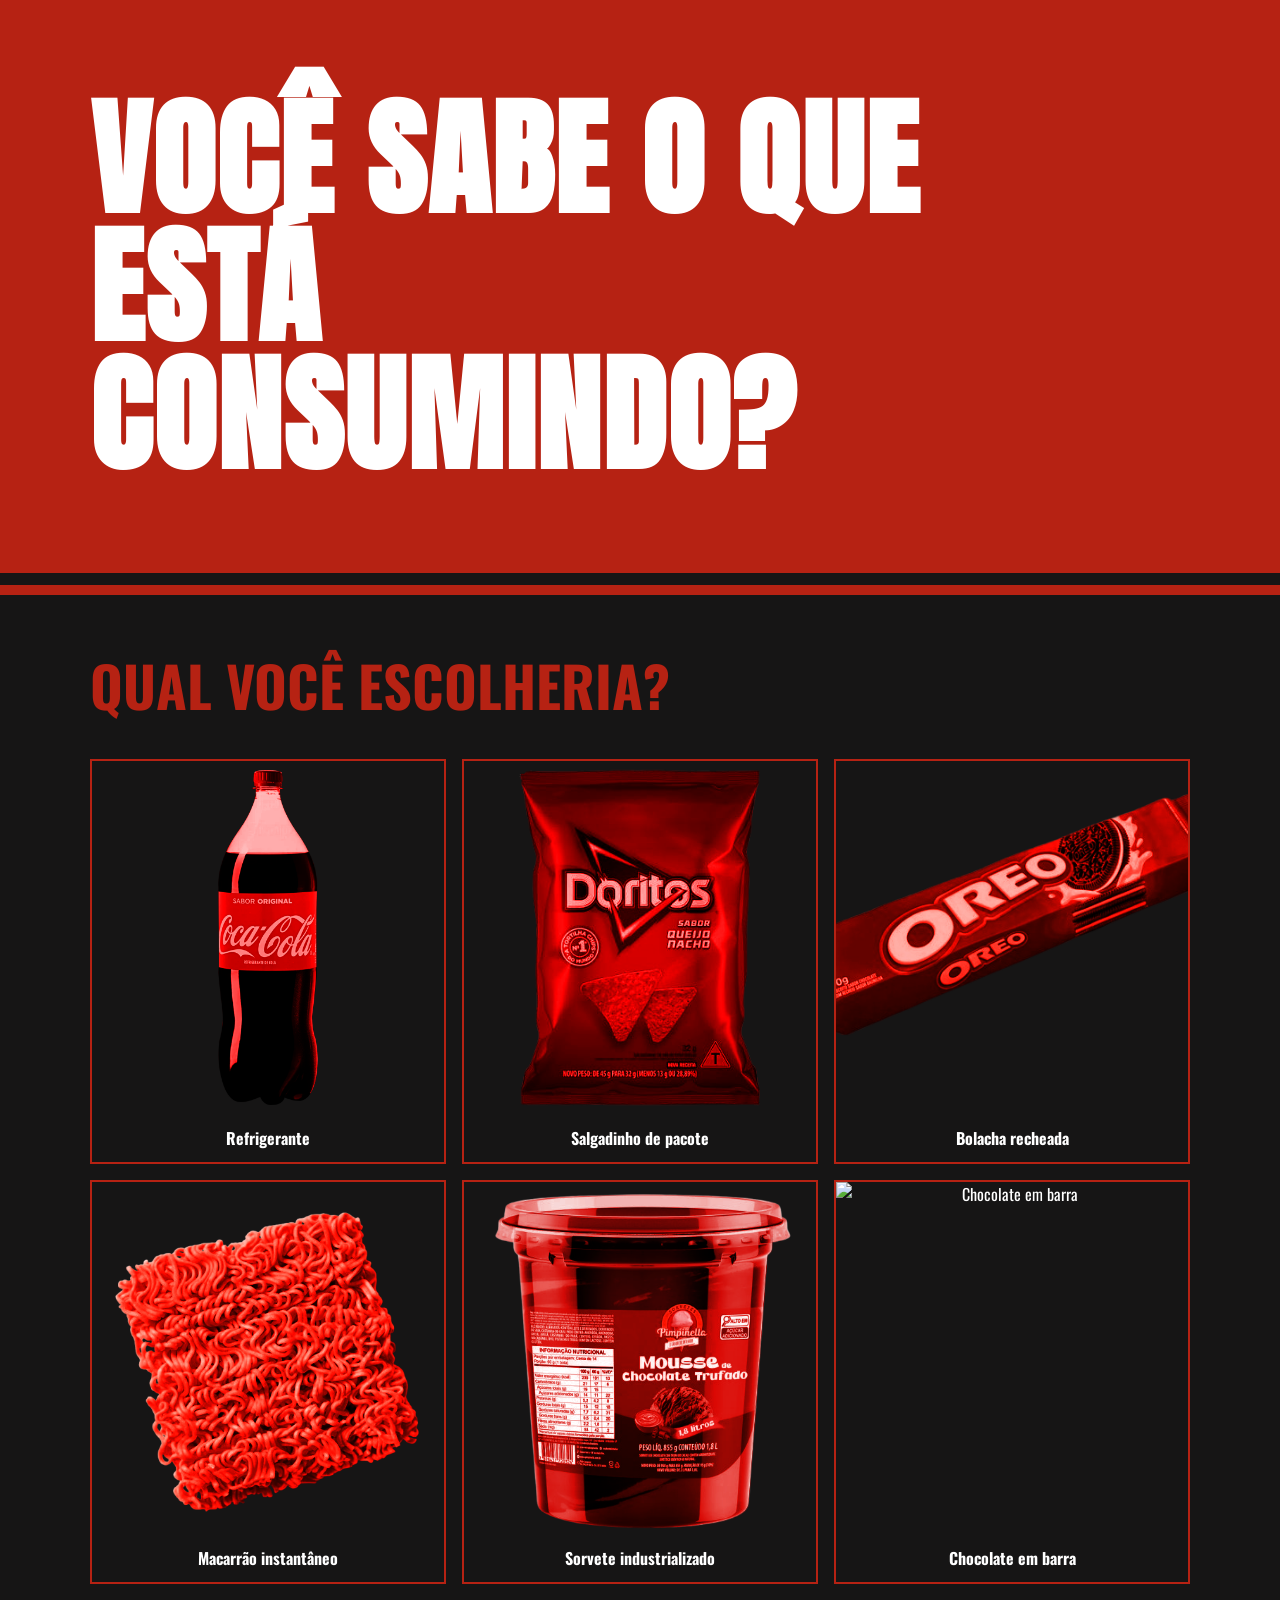
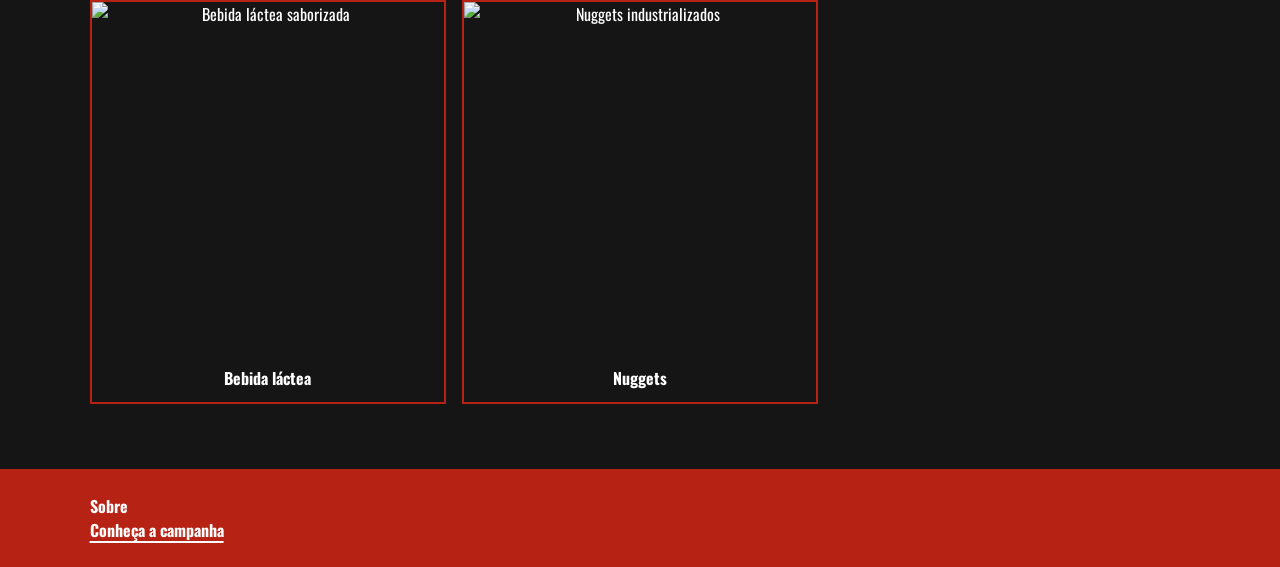
==== index.html @ e50e44d9 "Add files via upload" ====
<!DOCTYPE html>
<html lang="pt-br">
<head>
    <meta charset="UTF-8">
    <meta name="viewport" content="width=device-width, initial-scale=1.0">
    <script type="text/javascript" src="js/scripts.js"> </script>
    <link rel="stylesheet" type="text/css" href="css/interativo.css">
    <link rel="stylesheet" type="text/css" href="css/styles.css">
    <title>Escolha Consciente</title>
</head>
<body>

    <!-- PRINCIPAL -->
    <main>
        <!-- INÍCIO -->
        <section id="inicio" class="inicio">
            <h1>
                Você sabe o que está consumindo?
            </h1>
        </section>


        
<!-- PARTE INTERATIVA -->
<section id="interacao" class="interacao">

    <h2>QUAL VOCÊ ESCOLHERIA?</h2>


    <div class="produtos">

        <!-- REFRIGERANTE -->
        <button class="produto" type="button"
            data-alimento="refrigerante">
            <img
                src="img/koka bermela.png"
                alt="Refrigerante"
            >
            <span>Refrigerante</span>
        </button>

        <!-- SALGAdINHO -->
        <button class="produto" type="button"
            data-alimento="salgadinho">
            <img
                src="img/doritu bermelo.png"
                alt="Salgadinho de pacote"
            >
            <span>Salgadinho de pacote</span>
        </button>

        <!-- BISCOITO RECHEADO -->
        <button class="produto" type="button"
            data-alimento="biscoito">
            <img
                src="img/oreo bermelo.png"
                alt="Bolacha recheada"
            >
            <span>Bolacha recheada</span>
        </button>

        <!-- MACARRÃO INSTANTÂNEO -->
        <button class="produto" type="button"
            data-alimento="macarrao">
            <img
                src="img/mojo bermelo.png"
                alt="Macarrão instantâneo"
            >
            <span>Macarrão instantâneo</span>
        </button>

        <!-- SORVETE INDUSTRIALIZADO -->
        <button class="produto" type="button"
            data-alimento="sorvete">
            <img
                src="img/corbet bermelo.png"
                alt="Sorvete industrializado"
            >
            <span>Sorvete industrializado</span>
        </button>

<!-- CHOCOLATE EM BARRA -->
<button class="produto" type="button"
    data-alimento="chocolate">
    <img
        src="img/chocolate.png"
        alt="Chocolate em barra"
    >
    <span>Chocolate em barra</span>
</button>

<!-- BEBIDA LÁCTEA -->
<button class="produto" type="button"
    data-alimento="bebida">
    <img
        src="img/bebida.png"
        alt="Bebida láctea saborizada"
    >
    <span>Bebida láctea</span>
</button>

<!-- NUGGETS -->
<button class="produto" type="button"
    data-alimento="nuggets">
    <img
        src="img/nuggets.png"
        alt="Nuggets industrializados"
    >
    <span>Nuggets</span>
</button>

    </div>

</section>



<!-- ÁREA DE INFORMAÇÕES DOS ALIMENTOS -->
<section id="informacoes" class="informacoes" hidden>

    <button id="fecharInfo" type="button">
        ✕ Fechar
    </button>

    <article class="texto-alimento" data-info="refrigerante" hidden>
        <h2>Refrigerante</h2>

        <p>
            Refrigerantes são bebidas ultraprocessadas que podem fornecer
            grandes quantidades de açúcar e muitas calorias, sem oferecer
            quantidades significativas de nutrientes importantes para o organismo, como fibras, vitaminas e minerais.
            O consumo frequente de bebidas açucaradas pode contribuir
            para o ganho de peso e aumentar riscos de doenças crônicas como a diabetes tipo 2.
        </p>


        <h3>Fontes da pesquisa</h3>
        <ul>
            <li>
                <a href="https://www.gov.br/inca/pt-br/assuntos/causas-e-prevencao-do-cancer/alimentacao/alimentos-e-bebidas-ultraprocessados" target="_blank" rel="noopener noreferrer">
                    INCA — Alimentos e bebidas ultraprocessados
                </a>
            </li>
            <li>
                <a href="https://www.gov.br/inca/pt-br/assuntos/causas-e-prevencao-do-cancer/dicas/alimentacao/como-identificar-o-acucar-escondido-nos-alimentos" target="_blank" rel="noopener noreferrer">
                    INCA — Como identificar o açúcar escondido
                </a>
            </li>
            <li>
                <a href="https://www.gov.br/secretariageral/pt-br/consea/acervo-consea/publicacoes/alimentacao-adequada-e-saudavel/guia-alimentar-para-a-populacao-brasileira-2014.pdf" target="_blank" rel="noopener noreferrer">
                    Ministério da Saúde — Guia Alimentar
                </a>
            </li>
        </ul>
    </article>


    <article class="texto-alimento" data-info="salgadinho" hidden>
        <h2>Salgadinho de pacote</h2>

        <p>
            Salgadinhos de pacote são exemplos de alimentos ultraprocessados.
            Sua composição pode incluir farinha ou amido, óleos, sal,
            aromatizantes e outros aditivos. Dependendo do produto,
            podem apresentar quantidades elevadas de sódio e gorduras.
        </p>

        <p>
            O consumo frequente de ultraprocessados pode prejudicar
            a qualidade da alimentação, especialmente quando esses
            produtos substituem refeições e alimentos in natura.
            Embalagens coloridas e imagens atraentes destacam o sabor,
            mas não mostram toda a composição do alimento.
        </p>

        <h3>Fontes da pesquisa</h3>
        <ul>
            <li>
                <a href="https://www.gov.br/secretariageral/pt-br/consea/acervo-consea/publicacoes/alimentacao-adequada-e-saudavel/guia-alimentar-para-a-populacao-brasileira-2014.pdf" target="_blank" rel="noopener noreferrer">
                    Ministério da Saúde — Guia Alimentar
                </a>
            </li>
            <li>
                <a href="https://www.gov.br/inca/pt-br/assuntos/causas-e-prevencao-do-cancer/alimentacao/alimentos-e-bebidas-ultraprocessados" target="_blank" rel="noopener noreferrer">
                    INCA — Alimentos ultraprocessados e saúde
                </a>
            </li>
            <li>
                <a href="https://linhasdecuidado.saude.gov.br/portal/obesidade-no-adulto/sou-paciente/processamento-alimentos-profissional/" target="_blank" rel="noopener noreferrer">
                    Ministério da Saúde — Classificação dos alimentos
                </a>
            </li>
        </ul>
    </article>


    <article class="texto-alimento" data-info="biscoito" hidden>
        <h2>Biscoito recheado</h2>

        <p>
            Biscoitos recheados costumam combinar açúcar, gorduras,
            farinha refinada e ingredientes industriais, como aromatizantes
            e emulsificantes. A composição varia conforme a marca,
            mas esses produtos são classificados como ultraprocessados.
        </p>

        <p>
            O consumo frequente de alimentos ultraprocessados pode
            contribuir para uma alimentação desequilibrada. Recheios,
            cores, imagens ampliadas e frases que destacam o sabor
            tornam o produto visualmente atraente, mas não revelam
            todos os seus ingredientes nem suas quantidades.
        </p>

        <h3>Fontes da pesquisa</h3>
        <ul>
            <li>
                <a href="https://www.gov.br/secretariageral/pt-br/consea/acervo-consea/publicacoes/alimentacao-adequada-e-saudavel/guia-alimentar-para-a-populacao-brasileira-2014.pdf" target="_blank" rel="noopener noreferrer">
                    Ministério da Saúde — Guia Alimentar
                </a>
            </li>
            <li>
                <a href="https://www.gov.br/inca/pt-br/assuntos/causas-e-prevencao-do-cancer/dicas/alimentacao/como-identificar-o-acucar-escondido-nos-alimentos" target="_blank" rel="noopener noreferrer">
                    INCA — Como identificar o açúcar escondido
                </a>
            </li>
            <li>
                <a href="https://www.gov.br/inca/pt-br/assuntos/causas-e-prevencao-do-cancer/dicas/alimentacao/atencao-para-os-rotulos-de-alimentos-industrializados" target="_blank" rel="noopener noreferrer">
                    INCA — Atenção aos rótulos
                </a>
            </li>
        </ul>
    </article>


    <article class="texto-alimento" data-info="macarrao" hidden>
        <h2>Macarrão instantâneo</h2>

        <p>
            O macarrão instantâneo é um alimento ultraprocessado.
            Além da massa, o produto pode incluir gorduras, sal e
            ingredientes industriais. O tempero merece atenção porque
            pode contribuir bastante para a quantidade de sódio da refeição.
        </p>

        <p>
            O consumo excessivo de sódio pode aumentar a pressão arterial
            e o risco de doenças cardiovasculares. A quantidade varia
            conforme a marca e a versão. A praticidade do preparo não
            substitui a importância de conferir a tabela nutricional
            e a lista de ingredientes.
        </p>

        <h3>Fontes da pesquisa</h3>
        <ul>
            <li>
                <a href="https://www.gov.br/secretariageral/pt-br/consea/acervo-consea/publicacoes/alimentacao-adequada-e-saudavel/guia-alimentar-para-a-populacao-brasileira-2014.pdf" target="_blank" rel="noopener noreferrer">
                    Ministério da Saúde — Guia Alimentar
                </a>
            </li>
            <li>
                <a href="https://www.gov.br/inca/pt-br/assuntos/causas-e-prevencao-do-cancer/dicas/alimentacao/como-reduzir-o-consumo-de-sal-e-alimentos-conservados-em-sal" target="_blank" rel="noopener noreferrer">
                    INCA — Como reduzir o consumo de sal
                </a>
            </li>
            <li>
                <a href="https://linhasdecuidado.saude.gov.br/portal/obesidade-no-adulto/sou-paciente/processamento-alimentos-profissional/" target="_blank" rel="noopener noreferrer">
                    Ministério da Saúde — Classificação dos alimentos
                </a>
            </li>
        </ul>
    </article>


    <article class="texto-alimento" data-info="sorvete" hidden>
        <h2>Sorvete industrializado</h2>

        <p>
            Muitos sorvetes industrializados são classificados como
            ultraprocessados e podem conter açúcar, gorduras, aromatizantes,
            corantes, emulsificantes e estabilizantes. A composição
            depende da marca e do tipo de produto.
        </p>

        <p>
            Algumas versões apresentam quantidades elevadas de açúcar
            e gorduras saturadas. O consumo frequente de ultraprocessados
            pode prejudicar a qualidade da alimentação. Imagens de caldas,
            chocolates e frutas destacam a aparência e o sabor esperado,
            mas é necessário consultar os ingredientes e a tabela nutricional.
        </p>

        <h3>Fontes da pesquisa</h3>
        <ul>
            <li>
                <a href="https://www.gov.br/saude/pt-br/assuntos/saude-brasil/eu-quero-me-alimentar-melhor/noticias/2021/in-natura-processados-ultraprocessados-conheca-os-tipos-de-alimento" target="_blank" rel="noopener noreferrer">
                    Ministério da Saúde — Tipos de alimentos
                </a>
            </li>
            <li>
                <a href="https://www.gov.br/inca/pt-br/assuntos/causas-e-prevencao-do-cancer/alimentacao/alimentos-e-bebidas-ultraprocessados" target="_blank" rel="noopener noreferrer">
                    INCA — Alimentos ultraprocessados e saúde
                </a>
            </li>
            <li>
                <a href="https://www.gov.br/inca/pt-br/assuntos/causas-e-prevencao-do-cancer/dicas/alimentacao/atencao-para-os-rotulos-de-alimentos-industrializados" target="_blank" rel="noopener noreferrer">
                    INCA — Atenção aos rótulos
                </a>
            </li>
        </ul>
    </article>



<!-- CHOCOLATE -->
<article class="texto-alimento" data-info="chocolate" hidden>
    <h2>Chocolate em barra</h2>

    <p>
        Chocolates industrializados podem conter açúcar, gorduras,
        leite em pó, aromatizantes e emulsificantes, dependendo do tipo
        e da composição do produto. Algumas versões apresentam maior
        quantidade de açúcar em relação ao cacau, além de outros
        ingredientes utilizados para modificar o sabor e a textura.
    </p>

    <p>
        O consumo frequente de produtos com grandes quantidades de
        açúcar e gorduras pode contribuir para uma alimentação
        desequilibrada, favorecendo o ganho de peso e aumentando
        o risco de problemas de saúde. Por isso, é importante observar
        a composição do chocolate e verificar a quantidade de açúcar
        e gorduras na tabela nutricional.
    </p>

    <h3>Fontes da pesquisa</h3>
    <ul>
        <li>
            <a href="https://www.gov.br/saude/pt-br/assuntos/saude-brasil/eu-quero-me-alimentar-melhor/noticias/2021/in-natura-processados-ultraprocessados-conheca-os-tipos-de-alimento"
            target="_blank" rel="noopener noreferrer">
                Ministério da Saúde — Tipos de alimentos
            </a>
        </li>
        <li>
            <a href="https://linhasdecuidado.saude.gov.br/portal/obesidade-no-adulto/sou-paciente/processamento-alimentos-profissional/"
            target="_blank" rel="noopener noreferrer">
                Ministério da Saúde — Classificação dos alimentos
            </a>
        </li>
        <li>
            <a href="https://www.gov.br/anvisa/pt-br/assuntos/alimentos/rotulagem/rotulagem-nutricional"
            target="_blank" rel="noopener noreferrer">
                ANVISA — Rotulagem nutricional
            </a>
        </li>
    </ul>
</article>



<!-- BEBIDA LÁCTEA -->
<article class="texto-alimento" data-info="bebida" hidden>
    <h2>Bebida láctea</h2>

    <p>
        Bebidas lácteas industrializadas, principalmente as versões
        adoçadas e aromatizadas, podem conter açúcar, corantes,
        aromatizantes e outros aditivos. Algumas apresentam quantidades
        significativas de açúcar adicionado, mesmo sendo comercializadas
        com sabores associados a frutas ou chocolate.
    </p>

    <p>
        O consumo frequente de bebidas com excesso de açúcar pode
        contribuir para o ganho de peso e aumentar o risco de problemas
        como obesidade e diabetes tipo 2. Por isso, é importante observar
        a tabela nutricional e a lista de ingredientes, verificando
        a quantidade de açúcar presente no produto.
    </p>

    <h3>Fontes da pesquisa</h3>
    <ul>
        <li>
            <a href="https://www.gov.br/inca/pt-br/assuntos/causas-e-prevencao-do-cancer/dicas/alimentacao/como-identificar-o-acucar-escondido-nos-alimentos"
            target="_blank" rel="noopener noreferrer">
                INCA — Como identificar o açúcar escondido
            </a>
        </li>
        <li>
            <a href="https://www.gov.br/saude/pt-br/composicao/saps/promocao-da-saude/guias-alimentares/publicacoes/guiadebolso2018.pdf"
            target="_blank" rel="noopener noreferrer">
                Ministério da Saúde — Guia Alimentar
            </a>
        </li>
        <li>
            <a href="https://www.gov.br/inca/pt-br/assuntos/causas-e-prevencao-do-cancer/alimentacao/alimentos-e-bebidas-ultraprocessados"
            target="_blank" rel="noopener noreferrer">
                INCA — Alimentos e bebidas ultraprocessados
            </a>
        </li>
    </ul>
</article>



<!-- NUGGETS -->
<article class="texto-alimento" data-info="nuggets" hidden>
    <h2>Nuggets</h2>

    <p>
        Nuggets industrializados são produtos ultraprocessados feitos
        a partir de carne de frango reconstituída, farinha, óleos,
        gorduras e outros ingredientes. Também podem conter aditivos,
        como aromatizantes e realçadores de sabor, utilizados para
        modificar suas características.
    </p>

    <p>
        Dependendo da composição e da forma de preparo, esses produtos
        podem apresentar quantidades elevadas de sódio e gorduras.
        O consumo frequente de alimentos ultraprocessados pode
        prejudicar a qualidade da alimentação e contribuir para
        o desenvolvimento de problemas de saúde ao longo do tempo.
    </p>

    <h3>Fontes da pesquisa</h3>
    <ul>
        <li>
            <a href="https://linhasdecuidado.saude.gov.br/portal/obesidade-no-adulto/sou-paciente/processamento-alimentos-profissional/"
            target="_blank" rel="noopener noreferrer">
                Ministério da Saúde — Classificação dos alimentos
            </a>
        </li>
        <li>
            <a href="https://www.gov.br/saude/pt-br/composicao/saps/promocao-da-saude/guias-alimentares/publicacoes/guiadebolso2018.pdf"
            target="_blank" rel="noopener noreferrer">
                Ministério da Saúde — Guia Alimentar
            </a>
        </li>
        <li>
            <a href="https://www.gov.br/inca/pt-br/assuntos/causas-e-prevencao-do-cancer/alimentacao/alimentos-e-bebidas-ultraprocessados"
            target="_blank" rel="noopener noreferrer">
                INCA — Alimentos e bebidas ultraprocessados
            </a>
        </li>
    </ul>
</article>

</section>


    <!-- MARCA DE RODAPÉ CANTO DIREITO -->
    <footer>
        <p>
            Sobre
             <nav><a href="nosso projeto.html">Conheça a campanha</a></nav>
        </p>
    </footer>

</body>
</html>
---- css/interativo.css ----
/* SEÇÃO INTERATIVA */

.interacao {
    padding: 60px 7%;
    color: var(--branco);
    background-color: var(--azul-escuro);
    border-top: 10px solid var(--vermelho);
}

.interacao h2 {
    max-width: 700px;
    color: var(--vermelho);
}

.interacao p {
    max-width: 700px;
    color: var(--branco);
    font-size: 1.05rem;
}

/* OPÇÕES DE ALIMENTOS */

.produtos {
    display: grid;
    grid-template-columns: repeat(2, minmax(0, 1fr));
    gap: 16px;
    margin-top: 30px;
}

.produto {
    padding: 0;
    overflow: hidden;
    color: var(--branco);
    background-color: var(--azul-escuro);
    border: 2px solid var(--vermelho);
    cursor: pointer;
}

.produto img {
    width: 100%;
    aspect-ratio: 1 / 1;
    object-fit: cover;
}

.produto span {
    display: block;
    padding: 12px 8px;
    font-weight: bold;
    text-align: center;
}

.produto:hover {
    background-color: var(--vermelho);
}

.produto:focus-visible {
    outline: 4px solid var(--branco);
    outline-offset: 4px;
}

/* TELAS MAIORES */

@media (min-width: 750px) {
    .produtos {
        grid-template-columns: repeat(3, minmax(0, 1fr));
    }
}


/* TELA DE INFORMAÇÕES - EFEITO WASTED */

#informacoes {
    position: fixed;
    inset: 0;
    z-index: 9999;

    width: 100%;
    height: 100%;
    box-sizing: border-box;

    padding: 70px 8% 50px;

    display: flex;
    align-items: center;
    justify-content: center;

    overflow-y: auto;

    background-color: #000;
    color: var(--branco);
}

/* Mantém a tela escondida até selecionar um alimento */

#informacoes[hidden] {
    display: none;
}

/* ANIMAÇÃO DE ENTRADA */

#informacoes.abrindo {
    animation: wastedEntrada 1.2s ease-out forwards;
}

@keyframes wastedEntrada {
    0% {
        background-color: #fff;
    }

    15% {
        background-color: #f21b1b;
    }

    45% {
        background-color: #850000;
    }

    100% {
        background-color: #000;
    }
}

/* CONTEÚDO DO POP-UP */

.texto-alimento {
    width: 100%;
    max-width: 850px;
    margin: auto;
    padding: 20px 0;

    color: var(--branco);
    opacity: 0;
}

/* O texto aparece depois do flash */

#informacoes.abrindo .texto-alimento:not([hidden]) {
    animation: aparecerTexto 0.7s ease forwards;
    animation-delay: 0.7s;
}

@keyframes aparecerTexto {
    from {
        opacity: 0;
        transform: translateY(20px);
    }

    to {
        opacity: 1;
        transform: translateY(0);
    }
}

/* TÍTULOS EM VERMELHO */

.texto-alimento h2 {
    color: var(--vermelho);
    font-size: clamp(2rem, 6vw, 4rem);
    font-weight: 900;
    text-transform: uppercase;
    margin-bottom: 25px;
}

.texto-alimento h3 {
    color: var(--vermelho);
    margin-top: 35px;
    text-transform: uppercase;
}

.texto-alimento p,
.texto-alimento li {
    color: var(--branco);
    line-height: 1.7;
    font-size: 1rem;
}

.texto-alimento ul {
    padding-left: 20px;
}

.texto-alimento a {
    color: var(--vermelho);
    text-decoration: underline;
}

/* BOTÃO DE FECHAR */

#fecharInfo {
    position: absolute;
    top: 25px;
    right: 7%;

    padding: 10px 16px;

    color: var(--vermelho);
    background: transparent;
    border: 2px solid var(--vermelho);

    font-weight: bold;
    cursor: pointer;
    text-transform: uppercase;
}

#fecharInfo:hover {
    color: #000;
    background-color: var(--vermelho);
}

/* IMPEDE A PÁGINA DE ROLAR COM O POP-UP ABERTO */

body.modal-aberto {
    overflow: hidden;
}

/* AJUSTES PARA CELULAR */

@media (max-width: 600px) {
    #informacoes {
        padding: 75px 7% 35px;
        align-items: flex-start;
    }

    .texto-alimento h2 {
        font-size: 2.2rem;
    }

    .texto-alimento p,
    .texto-alimento li {
        font-size: 0.95rem;
    }

    #fecharInfo {
        top: 15px;
        right: 7%;
    }
}
---- css/styles.css ----
@import url('https://fonts.googleapis.com/css2?family=Anton&family=Kings&display=swap');
@import url('https://fonts.googleapis.com/css2?family=Oswald:wght@200..700&display=swap');
:root {
    --vermelho: #B62213;
    --azul-escuro: #161515;
    --branco: #FFFFFF;
    --branco-quente: #F2EEE6;
}

/* CONFIGURAÇÃO GERAL */

* {
    box-sizing: border-box;
}

html {
    scroll-behavior: smooth;
}

body {
    font-family: oswald;
    margin: 0;
    background-color: var(--branco-quente);
    color: var(--azul-escuro);
    line-height: 1.5;
}

img {
    display: block;
    max-width: 100%;
}

button,
a {
    font: inherit;
}

h1,
h2,
h3,
p {
    margin-top: 2px;
}

h1,
h2,
h3 {
    font-weight: 900;
    line-height: 1;
    text-transform: uppercase;
}

h2 {
    font-size: clamp(2rem, 6vw, 3.5rem);
}

h3 {
    font-size: 1.6rem;
}

/*
   TELA INICIAL
 */

.inicio {
    display: flex;
    align-items: center;
    min-height: 55vh;
    padding: 50px 7%;
    overflow: hidden;
    color: var(--branco);
    background-color: var(--vermelho);
    border-bottom: 12px solid var(--azul-escuro);
}

.inicio h1 {
    font-family: anton;
    position: relative;
    z-index: 1;
    max-width: 900px;
    margin: 0;
    font-size: clamp(3.5rem, 12vw, 8rem);
    letter-spacing: 2px;
}


/* 
   SEÇÃO DA CAMPANHA
 */

.campanha {
    position: relative;
    padding: 60px 7%;
    color: var(--branco);
    background-color: var(--azul-escuro);
    border-top: 10px solid var(--vermelho);
}

.campanha h2 {
    max-width: 700px;
    color: var(--vermelho);
}

.campanha p {
    max-width: 700px;
    font-size: 1.05rem;
}

.campanha h3 {
    margin-top: 40px;
    color: var(--branco);
}

.pecas {
    display: grid;
    grid-template-columns: repeat(2, minmax(0, 1fr));
    gap: 16px;
}

/* 
   RODAPÉ
 */

footer {
    padding: 25px 7%;
    color: var(--branco);
    background-color: var(--vermelho);
    border-top: 5px solid var(--azul-escuro);
}

footer p {
    margin: 0;
    font-weight: 700;
}

footer nav {
    display: inline;
}

footer a {
    color: var(--branco);
    font-weight: 900;
    text-decoration-thickness: 2px;
    text-underline-offset: 4px;
}

footer a:hover {
    color: var(--azul-escuro);
}

/* ACESSIBILIDADE */

button:focus-visible,
a:focus-visible {
    outline: 4px solid var(--vermelho);
    outline-offset: 4px;
}

/* TELAS MAIORES */

@media (min-width: 750px) {
    .inicio {
        min-height: 65vh;
    }

    .pecas {
        grid-template-columns: repeat(3, minmax(0, 1fr));
    }
}
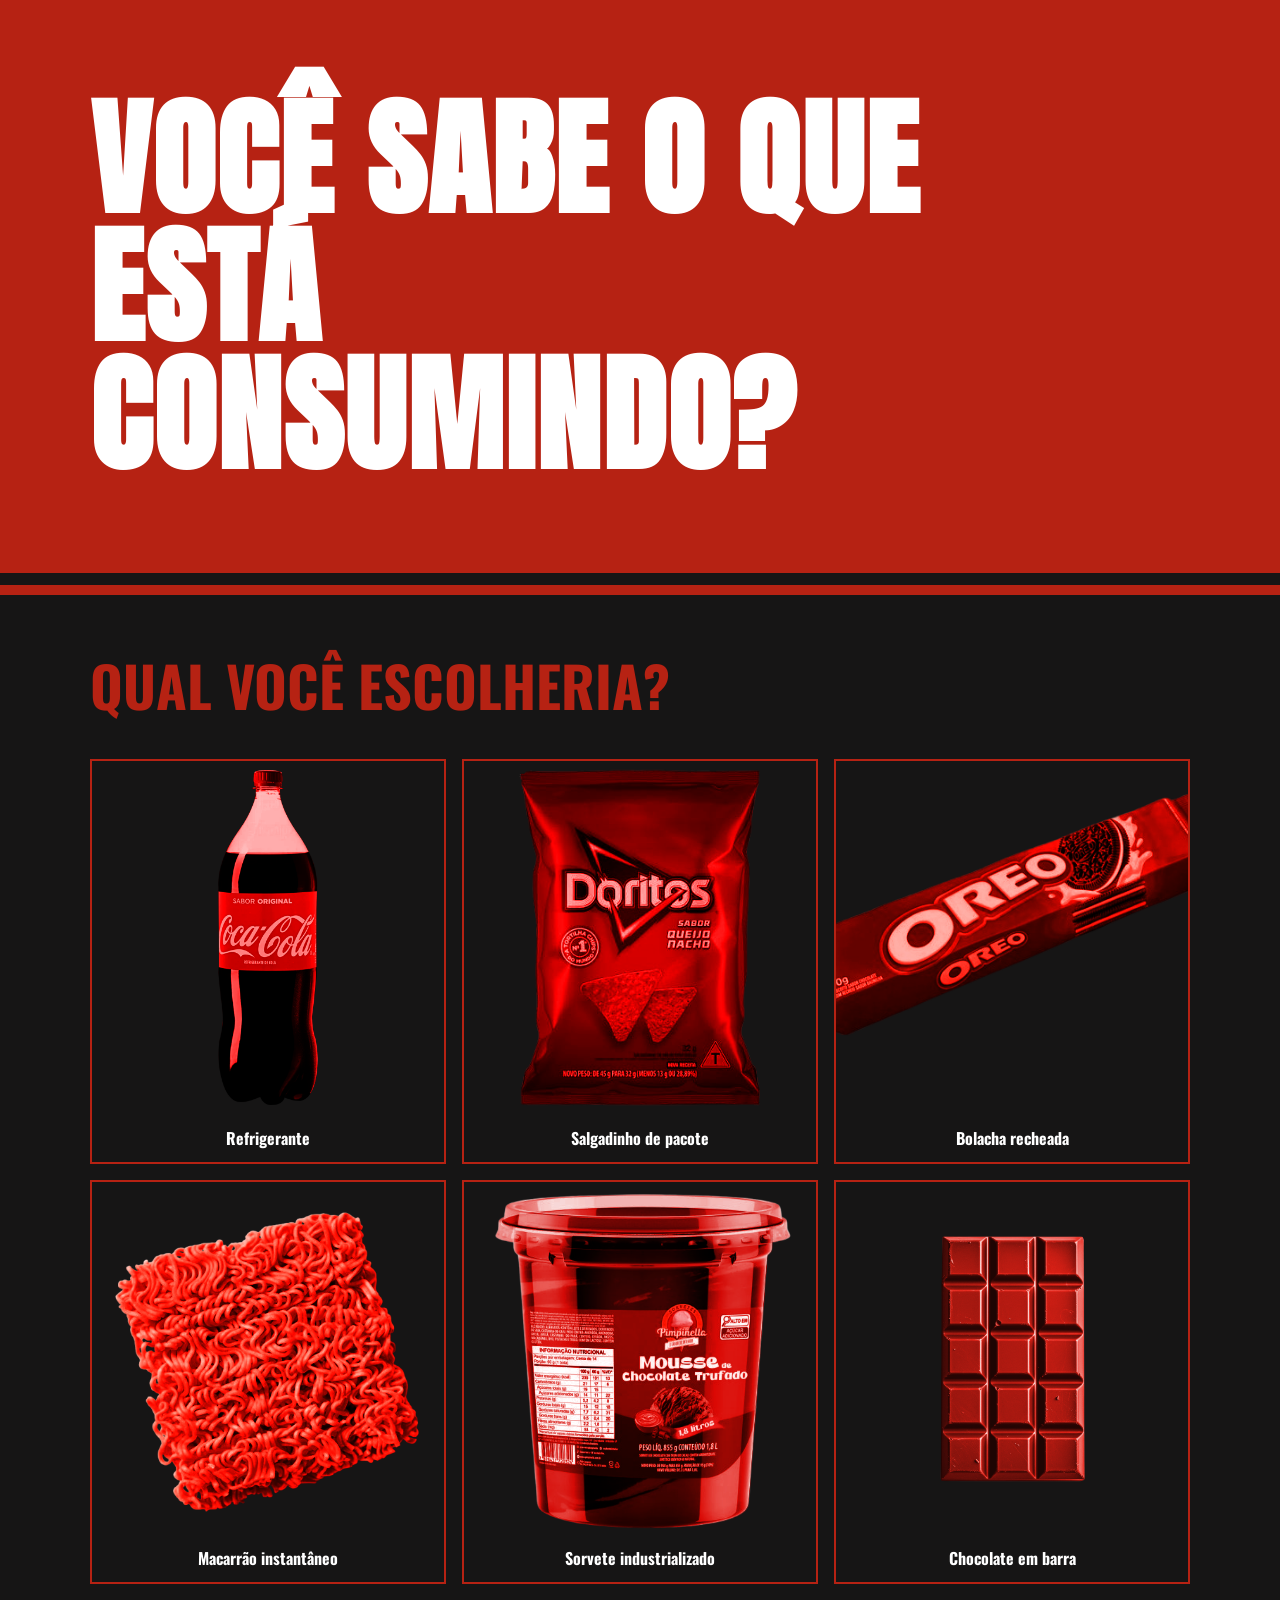
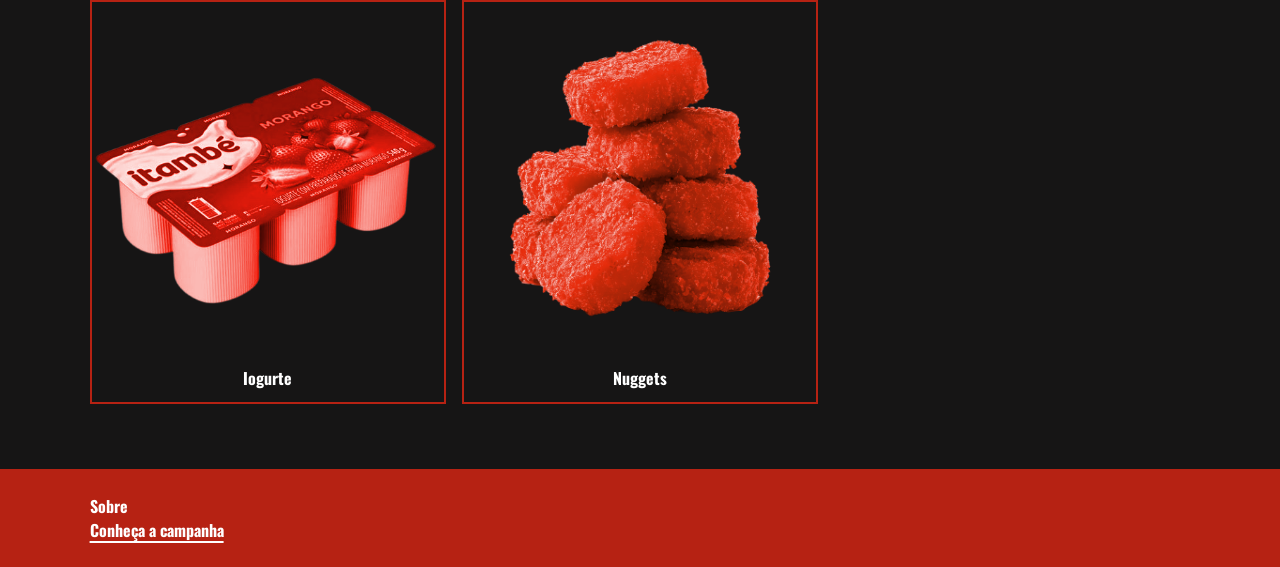
==== commit d3b91135: "Add files via upload" ====
--- a/index.html
+++ b/index.html
@@ -83,7 +83,7 @@
 <button class="produto" type="button"
     data-alimento="chocolate">
     <img
-        src="img/chocolate.png"
+        src="img/xocolatao bermelo.png"
         alt="Chocolate em barra"
     >
     <span>Chocolate em barra</span>
@@ -93,17 +93,17 @@
 <button class="produto" type="button"
     data-alimento="bebida">
     <img
-        src="img/bebida.png"
+        src="img/danonao bermelo.png"
         alt="Bebida láctea saborizada"
     >
-    <span>Bebida láctea</span>
+    <span>Iogurte</span>
 </button>
 
 <!-- NUGGETS -->
 <button class="produto" type="button"
     data-alimento="nuggets">
     <img
-        src="img/nuggets.png"
+        src="img/norget bermelo.png"
         alt="Nuggets industrializados"
     >
     <span>Nuggets</span>
@@ -360,7 +360,7 @@
 
 <!-- BEBIDA LÁCTEA -->
 <article class="texto-alimento" data-info="bebida" hidden>
-    <h2>Bebida láctea</h2>
+    <h2>Bebida Láctea</h2>
 
     <p>
         Bebidas lácteas industrializadas, principalmente as versões
--- a/css/styles.css
+++ b/css/styles.css
@@ -167,3 +167,6 @@
         grid-template-columns: repeat(3, minmax(0, 1fr));
     }
 }
+
+
+
